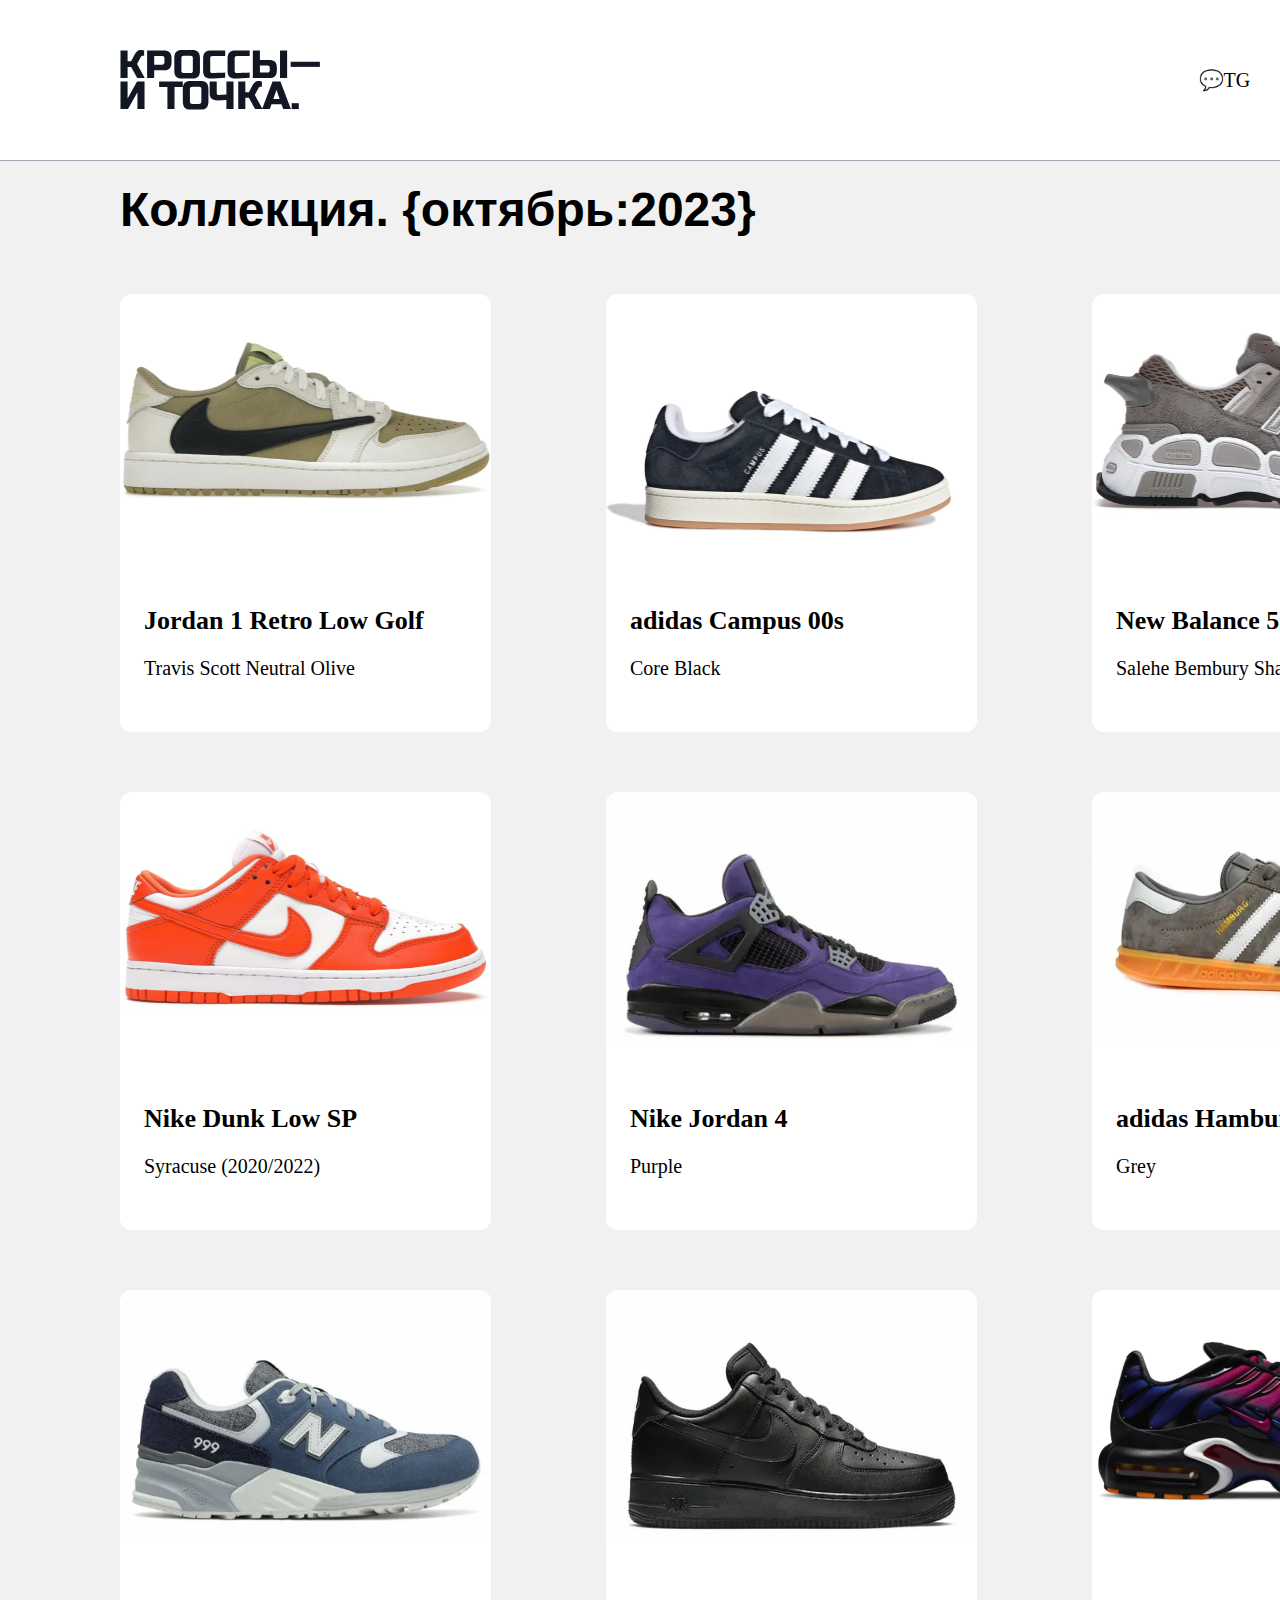
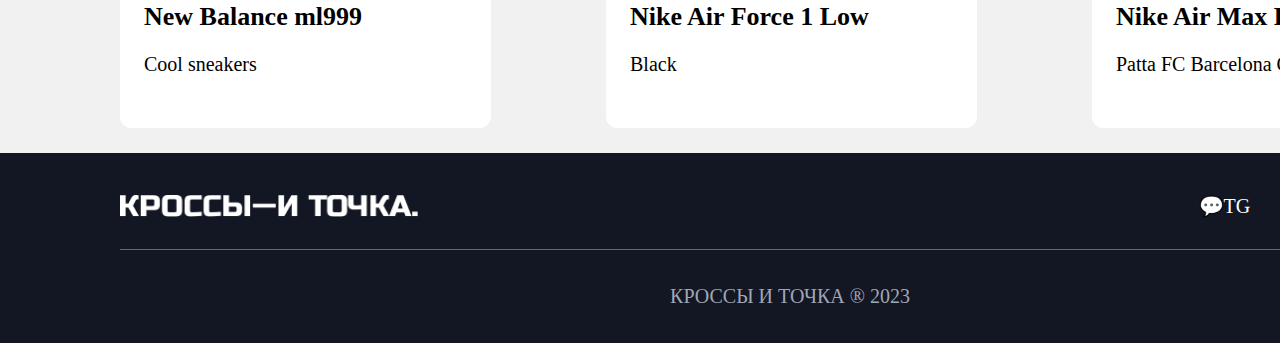
==== index.html @ 5a413e85 "проект для практикума" ====
<!DOCTYPE html>
<html lang="en">

<head>
    <meta charset="UTF-8">
    <meta name="viewport" content="width=device-width, initial-scale=1.0">
    <link rel="stylesheet" href="style.css">
    <title>Кроссы - и точка.</title>
</head>

<body>
    <header class="header">
        <div class="header-logo">
            <a href="#"><img style="width: 200px; height: 100px;" src="images/logo.svg" alt=""></a>
        </div>
        <div class="header-links">
            <ul>
                <li>
                    <a href="#">💬TG</a>
                </li>
                <li>
                    <a href="#">😊VK</a>
                </li>
                <li>
                    <a href="#">📺YouTube</a>
                </li>
            </ul>
        </div>
    </header>
    <main class="content">
        <h1>Коллекция. {октябрь:2023}</h1>
        <div class="container">
            <div class="sneakers">
                <img src="images/1.png" alt="">
                <div class="frame">
                    <h2>Jordan 1 Retro Low Golf</h2>
                    <p>Travis Scott Neutral Olive</p>
                </div>
            </div>
            <div class="sneakers">
                <img src="images/2.png" alt="">
                <div class="frame">
                    <h2>adidas Campus 00s</h2>
                    <p>Core Black</p>
                </div>
            </div>
            <div class="sneakers">
                <img src="images/3.png" alt="">
                <div class="frame">
                    <h2>New Balance 574 YURT</h2>
                    <p>Salehe Bembury Shark Skin</p>
                </div>
            </div>
        </div>
        <div class="container">
            <div class="sneakers">
                <img src="images/4.png" alt="">
                <div class="frame">
                    <h2>Nike Dunk Low SP</h2>
                    <p>Syracuse (2020/2022)</p>
                </div>
            </div>
            <div class="sneakers">
                <img src="images/5.png" alt="">
                <div class="frame">
                    <h2>Nike Jordan 4</h2>
                    <p>Purple</p>
                </div>
            </div>
            <div class="sneakers">
                <img src="images/6.png" alt="">
                <div class="frame">
                    <h2>adidas Hamburg</h2>
                    <p>Grey</p>
                </div>
            </div>
        </div>
        <div class="container">
            <div class="sneakers">
                <img src="images/7.png" alt="">
                <div class="frame">
                    <h2>New Balance ml999</h2>
                    <p>Cool sneakers</p>
                </div>
            </div>
            <div class="sneakers">
                <img src="images/8.png" alt="">
                <div class="frame">
                    <h2>Nike Air Force 1 Low</h2>
                    <p>Black</p>
                </div>
            </div>
            <div class="sneakers">
                <img src="images/9.png" alt="">
                <div class="frame">
                    <h2>Nike Air Max Plus</h2>
                    <p>Patta FC Barcelona Culers del Món</p>
                </div>
            </div>
        </div>
    </main>
    <footer class="footer">
        <div class="footer-high">
            <div class="footer-logo">
                <a href="#"><img class="footer-logo" src="images/white_logo.png" alt=""></a>
            </div>
            <div class="footer-links">
                <ul>
                    <li>
                        <a style="color: white;" href="#">💬TG</a>
                    </li>
                    <li>
                        <a style="color: white;" href="#">😊VK</a>
                    </li>
                    <li>
                        <a style="color: white;" href="#">📺YouTube</a>
                    </li>
                </ul>
            </div>
        </div>
        <div class="footer-text">
            <p>КРОССЫ И ТОЧКА ® 2023</p>
        </div>
    </footer>
</body>

</html>
---- style.css ----
.header {
    margin: 0px;
    width: 1340px;
    height: 110px;
    display: flex;
    align-items: center;
    background-color: white;
    padding: 25px 120px 25px 120px;
    border-bottom: 1px solid #A1A6B4;
}

.header-line {
    width: 1340px;
    height: 1px;
    background-color: #A1A6B4;
}

.header-links {
    margin-left: auto;
    justify-self: flex-end;
}

.header-logo {
    width: 200px;
    height: 100px;
    justify-self: flex-start;
}

ul li {
    display: inline;
    margin-left: 25px;
}

a:active,
a:hover,
a {
    text-decoration: none;
    color: black;
    font-size: 20px;
    font-family: "Anonymous Pro", serif;
}

body {
    background-color: #F1F1F1;
    margin: 0px;
}

.content {
    padding: 25px 120px 25px 120px;
    display: flex;
    flex-direction: column;
    align-items: flex-start;
    gap: 60px;
}

.container {
    display: flex;
    flex-direction: row;
    justify-content: space-between;
    gap: 115px;
}

.sneakers {
    background-color: white;
    overflow: hidden;
    perspective: 1px;
    border-radius: 12px;
    width: 371;
}

.frame {
    background-color: white;
    padding: 32px 24px 32px 24px;
}

img {
    width: 371px;
    height: 254px;
}

p {
    font-size: 20px;
    font-family: "Anonymous Pro", serif;
    font-style: normal;
    font-weight: 400;
    line-height: normal;
}

h1 {
    font-size: 48px;
    font-family: "Anonymous Pro", sans-serif;
    font-style: normal;
    font-weight: 700;
    line-height: 100%;
    margin: 0px;
}

h2 {
    font-size: 26px;
    font-family: "Anonymous Pro", serif;
    font-style: normal;
    font-weight: 700;
    line-height: normal;
}

.footer {
    width: 1340px;
    height: 140px;
    color: white;
    background-color: #121723;
    padding: 25px 120px 25px 120px;
    display: flex;
    align-items: center;
    flex-direction: column;
}

.footer-logo {
    width: 298px;
    height: 22px;
    justify-self: start;
}

.footer-links {
    margin-left: auto;
    justify-self: flex-end;
}

.footer-text {
    color: #A1A6B4;
    align-self: center;
    padding-top: 15px;
}

.footer-high {
    width: 1340px;
    display: flex;
    align-items: center;
    padding-bottom: 15px;
    border-bottom: 1px solid rgba(230, 232, 236, 0.40);
}
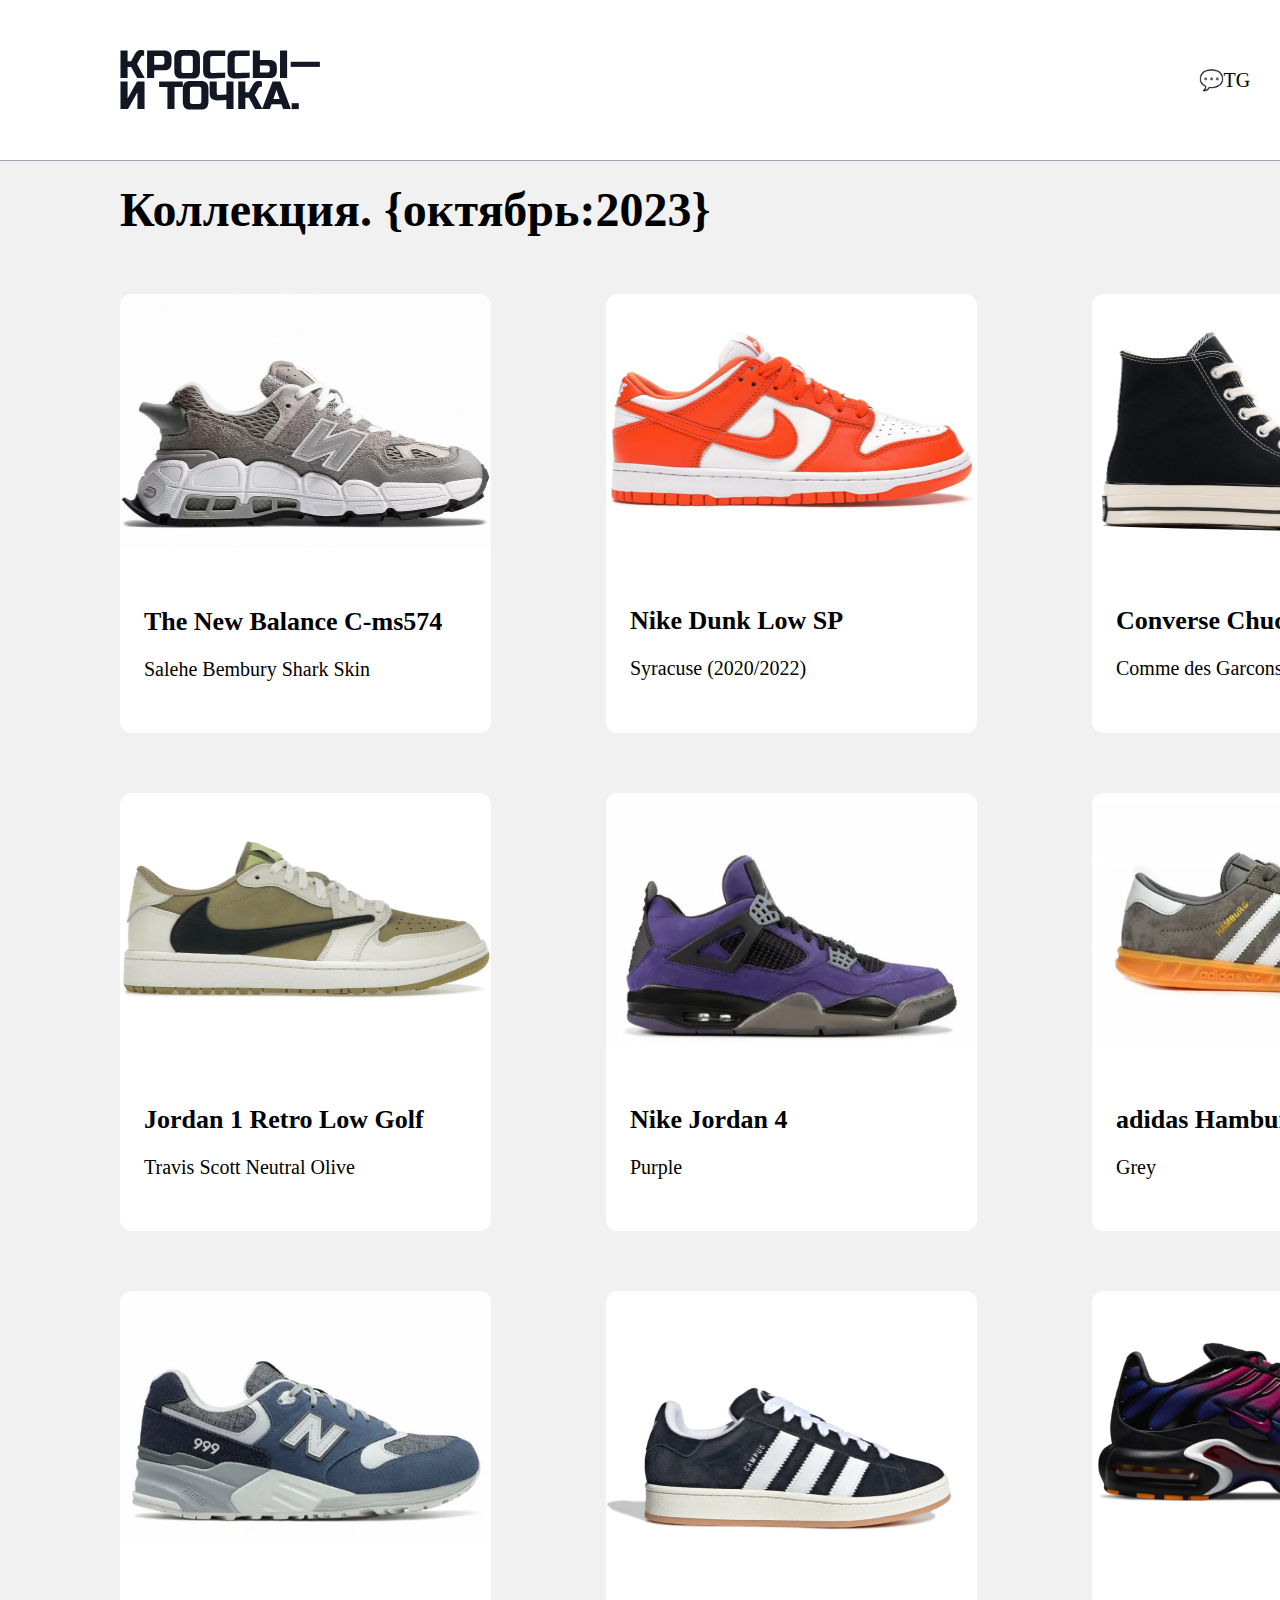
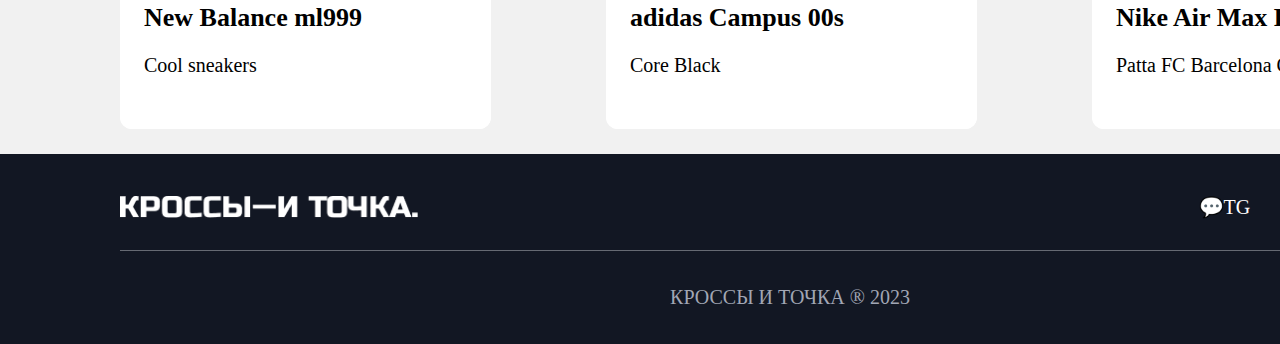
==== commit aab75220: "Добавление 1 страницы кроссовок" ====
--- a/index.html
+++ b/index.html
@@ -11,7 +11,7 @@
 <body>
     <header class="header">
         <div class="header-logo">
-            <a href="#"><img style="width: 200px; height: 100px;" src="images/logo.svg" alt=""></a>
+            <a href="index.html"><img style="width: 200px; height: 100px;" src="images/logo.svg" alt=""></a>
         </div>
         <div class="header-links">
             <ul>
@@ -30,34 +30,36 @@
     <main class="content">
         <h1>Коллекция. {октябрь:2023}</h1>
         <div class="container">
+            <a href="page1.html">
+                <div class="sneakers">
+                    <img src="images/NB.png" alt="">
+                    <div class="frame">
+                        <h2>The New Balance C-ms574</h2>
+                        <p>Salehe Bembury Shark Skin</p>
+                    </div>
+                </div>
+            </a>
+            <div class="sneakers">
+                <img src="images/nike.png" alt="">
+                <div class="frame">
+                    <h2>Nike Dunk Low SP</h2>
+                    <p>Syracuse (2020/2022)</p>
+                </div>
+            </div>
+            <div class="sneakers">
+                <img src="images/converse.png" alt="">
+                <div class="frame">
+                    <h2>Converse Chuck 70 High</h2>
+                    <p>Comme des Garcons PLAY Black</p>
+                </div>
+            </div>
+        </div>
+        <div class="container">
             <div class="sneakers">
                 <img src="images/1.png" alt="">
                 <div class="frame">
                     <h2>Jordan 1 Retro Low Golf</h2>
                     <p>Travis Scott Neutral Olive</p>
-                </div>
-            </div>
-            <div class="sneakers">
-                <img src="images/2.png" alt="">
-                <div class="frame">
-                    <h2>adidas Campus 00s</h2>
-                    <p>Core Black</p>
-                </div>
-            </div>
-            <div class="sneakers">
-                <img src="images/3.png" alt="">
-                <div class="frame">
-                    <h2>New Balance 574 YURT</h2>
-                    <p>Salehe Bembury Shark Skin</p>
-                </div>
-            </div>
-        </div>
-        <div class="container">
-            <div class="sneakers">
-                <img src="images/4.png" alt="">
-                <div class="frame">
-                    <h2>Nike Dunk Low SP</h2>
-                    <p>Syracuse (2020/2022)</p>
                 </div>
             </div>
             <div class="sneakers">
@@ -84,10 +86,10 @@
                 </div>
             </div>
             <div class="sneakers">
-                <img src="images/8.png" alt="">
+                <img src="images/2.png" alt="">
                 <div class="frame">
-                    <h2>Nike Air Force 1 Low</h2>
-                    <p>Black</p>
+                    <h2>adidas Campus 00s</h2>
+                    <p>Core Black</p>
                 </div>
             </div>
             <div class="sneakers">
@@ -102,7 +104,7 @@
     <footer class="footer">
         <div class="footer-high">
             <div class="footer-logo">
-                <a href="#"><img class="footer-logo" src="images/white_logo.png" alt=""></a>
+                <a href="index.html"><img class="footer-logo" src="images/white_logo.png" alt=""></a>
             </div>
             <div class="footer-links">
                 <ul>
--- a/style.css
+++ b/style.css
@@ -88,7 +88,7 @@
 
 h1 {
     font-size: 48px;
-    font-family: "Anonymous Pro", sans-serif;
+    font-family: "Anonymous Pro", serif;
     font-style: normal;
     font-weight: 700;
     line-height: 100%;
@@ -137,4 +137,79 @@
     align-items: center;
     padding-bottom: 15px;
     border-bottom: 1px solid rgba(230, 232, 236, 0.40);
+}
+
+.content-sneaker-big {
+    padding: 32px 150px 32px 150px;
+    display: flex;
+}
+
+.sneaker-big {
+    width: 1200px;
+    background-color: white;
+    padding: 48px;
+    justify-content: center;
+    margin: 32px 150px 32px 150px;
+    border-radius: 50px;
+}
+
+.sneaker-big__additional-info {
+    display: flex;
+    align-items: flex-start;
+    align-self: stretch;
+    justify-content: space-between;
+}
+
+.sneaker-big__text {
+    width: 520px;
+}
+
+.parameters {
+    width: 520px;
+}
+
+.caption {
+    padding: 0px 0px 20px 0px;
+    border-bottom: 1px solid black;
+    font-size: 30px;
+    font-family: "Anonymous Pro", serif;
+}
+
+td {
+    width: 260px;
+}
+
+tr {
+    display: block;
+    border-bottom: 1px solid black;
+    padding: 24px 0px 24px 0px;
+    font-family: "Anonymous Pro", serif;
+    font-size: 20px;
+    font-style: normal;
+    font-weight: 400;
+    line-height: normal;
+}
+
+.right {
+    text-align: right;
+}
+
+table {
+    width: 520px;
+}
+
+h3 {
+    font-family: "Anonymous Pro", serif;
+    font-size: 36px;
+    font-style: normal;
+    font-weight: 400;
+    line-height: 100%; /* 36px */
+}
+
+.sneaker-big__text {
+    font-family: "Anonymous Pro", serif;
+    font-size: 22px;
+    font-style: normal;
+    font-weight: 400;
+    line-height: 28px;
 }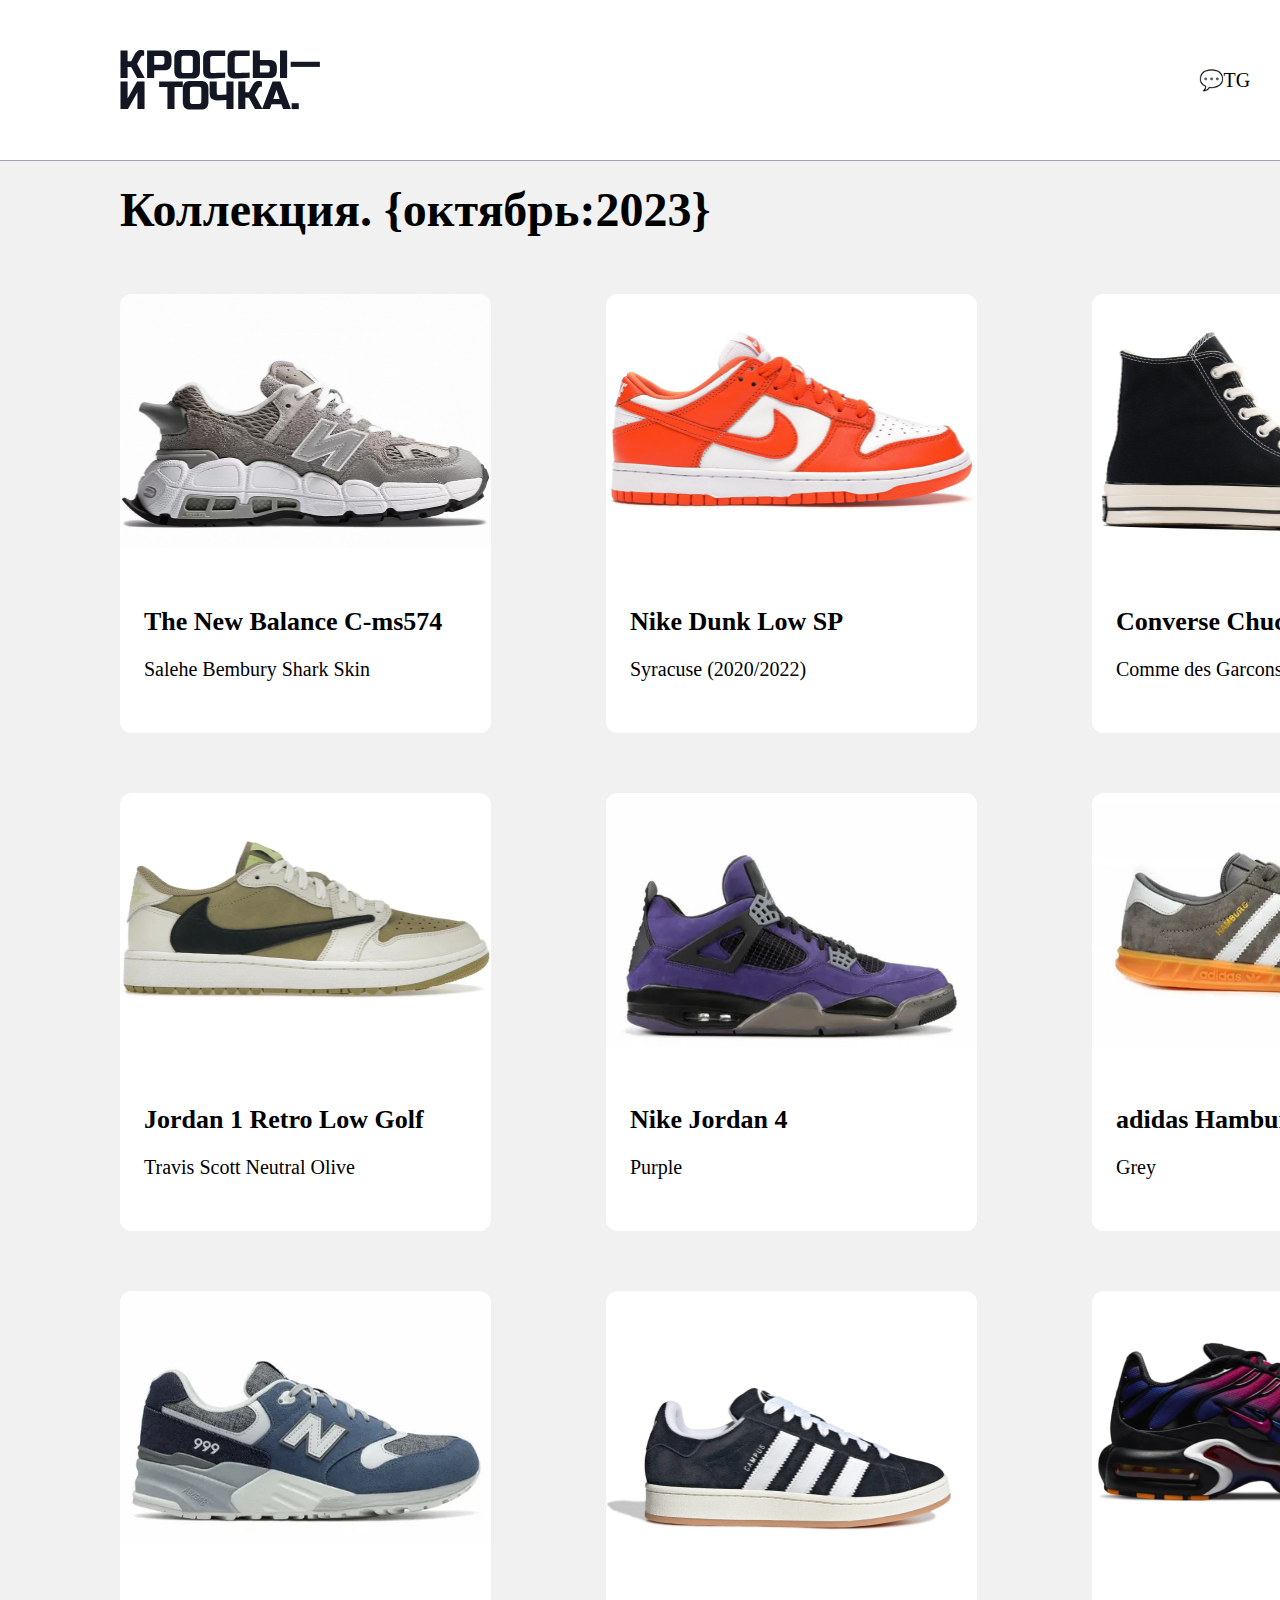
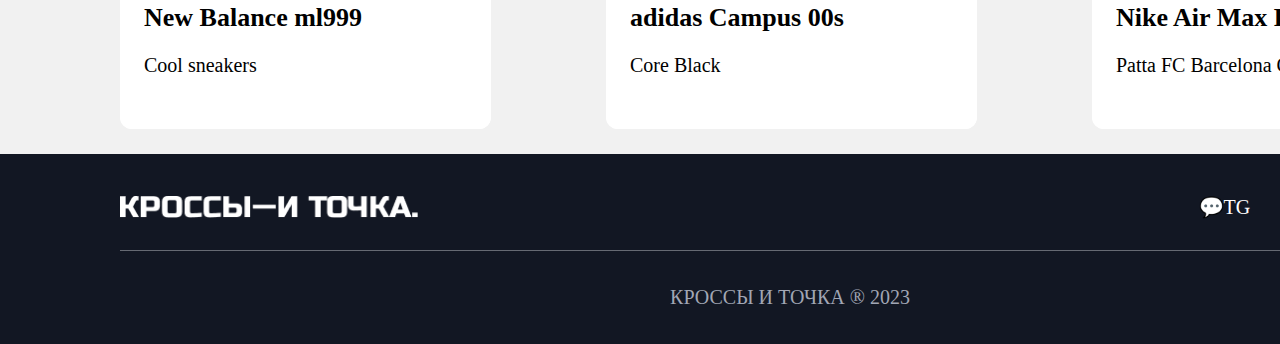
==== commit 5b0c403a: "добавление еще 2 страниц кроссовок" ====
--- a/index.html
+++ b/index.html
@@ -39,20 +39,25 @@
                     </div>
                 </div>
             </a>
-            <div class="sneakers">
-                <img src="images/nike.png" alt="">
-                <div class="frame">
-                    <h2>Nike Dunk Low SP</h2>
-                    <p>Syracuse (2020/2022)</p>
+            <a href="page2.html">
+                <div class="sneakers">
+                    <img src="images/nike.png" alt="">
+                    <div class="frame">
+                        <h2>Nike Dunk Low SP</h2>
+                        <p>Syracuse (2020/2022)</p>
+                    </div>
                 </div>
-            </div>
-            <div class="sneakers">
-                <img src="images/converse.png" alt="">
-                <div class="frame">
-                    <h2>Converse Chuck 70 High</h2>
-                    <p>Comme des Garcons PLAY Black</p>
+            </a>
+            <a href="page3.html">
+                <div class="sneakers">
+                    <img src="images/converse.png" alt="">
+                    <div class="frame">
+                        <h2>Converse Chuck 70 High</h2>
+                        <p>Comme des Garcons PLAY Black</p>
+                    </div>
                 </div>
-            </div>
+            </a>
+
         </div>
         <div class="container">
             <div class="sneakers">
--- a/style.css
+++ b/style.css
@@ -212,4 +212,11 @@
     font-style: normal;
     font-weight: 400;
     line-height: 28px;
+}
+
+.sneaker-img {
+    width: 1044px;
+    height: 728px;
+    display: flex;
+    justify-self: center;
 }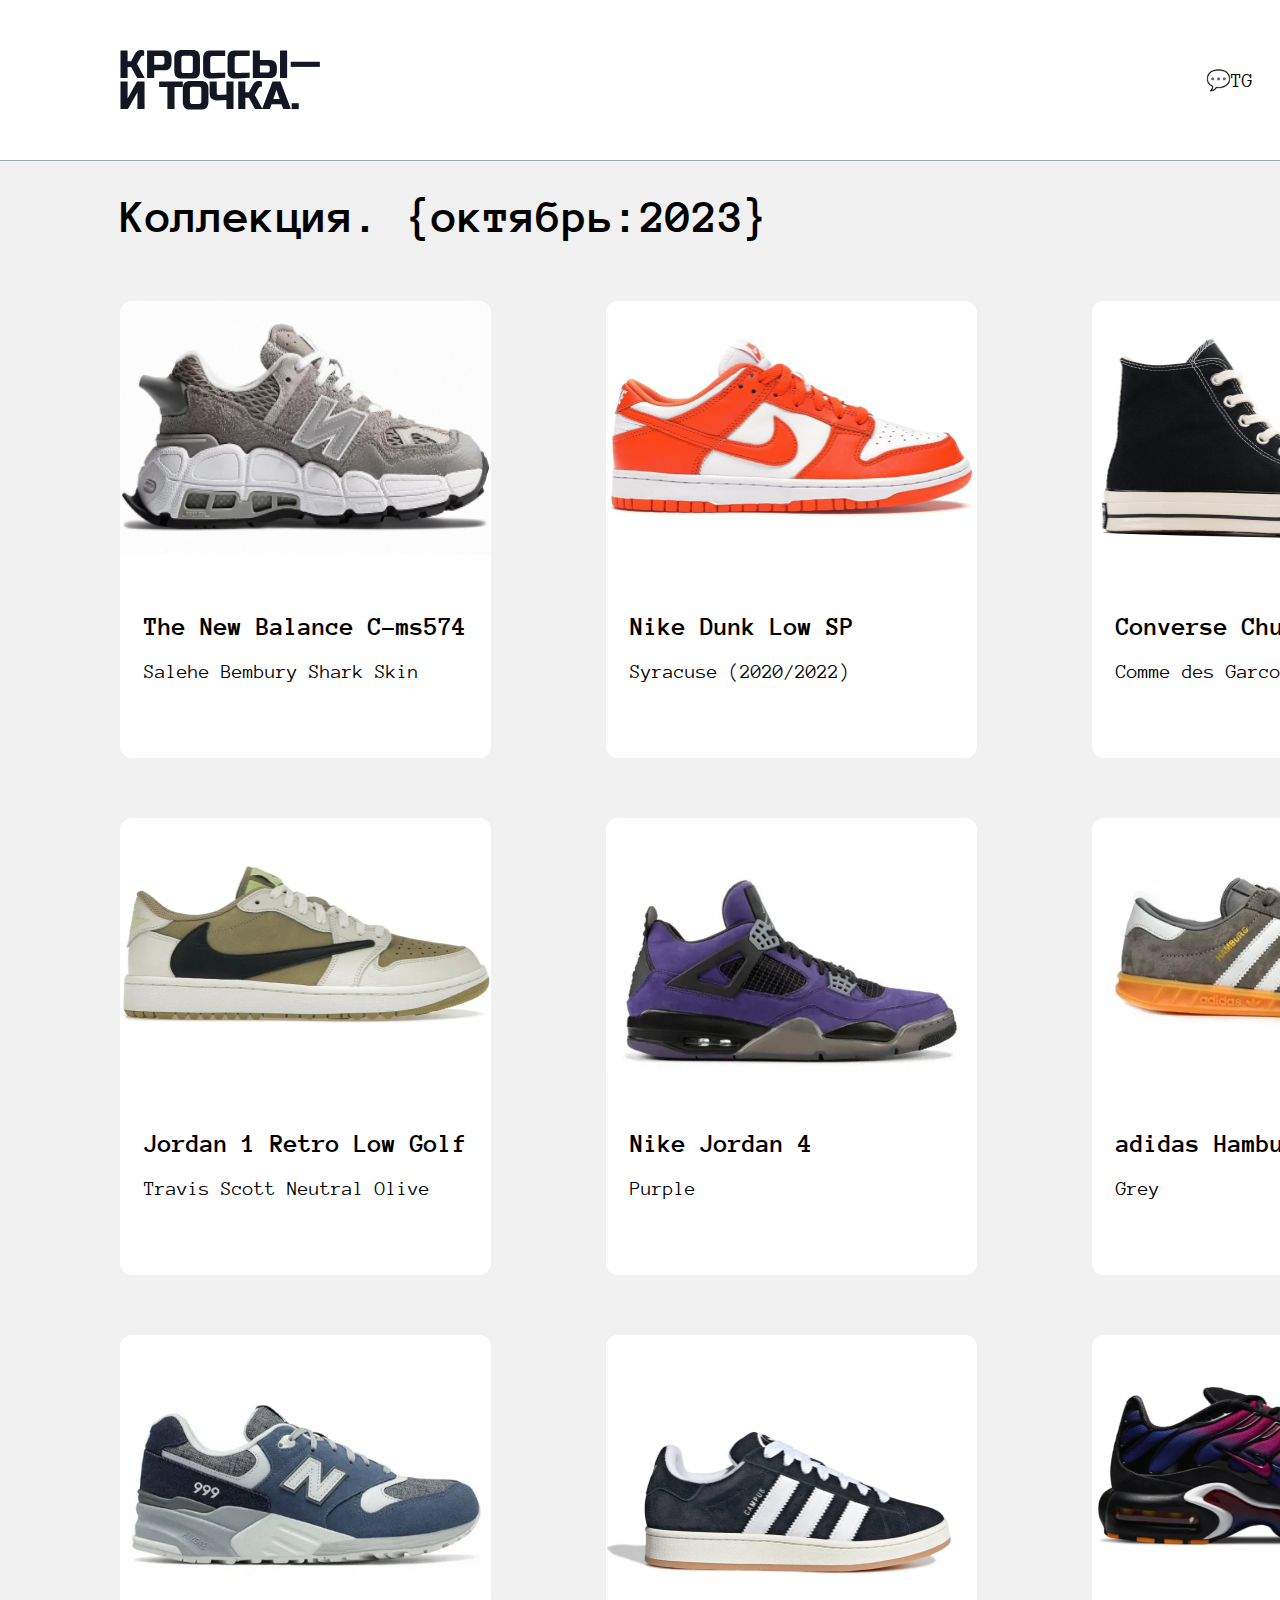
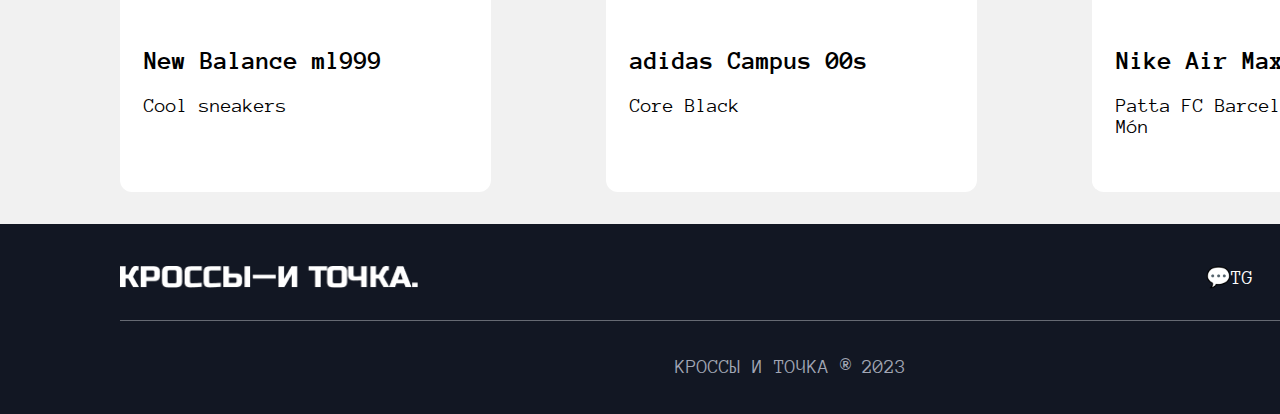
==== commit 27faad17: "адаптив" ====
--- a/index.html
+++ b/index.html
@@ -11,27 +11,31 @@
 <body>
     <header class="header">
         <div class="header-logo">
-            <a href="index.html"><img style="width: 200px; height: 100px;" src="images/logo.svg" alt=""></a>
+            <a href="index.html"><img class="header-img" src="images/logo.svg" alt=""></a>
         </div>
         <div class="header-links">
-            <ul>
-                <li>
-                    <a href="#">💬TG</a>
-                </li>
-                <li>
-                    <a href="#">😊VK</a>
-                </li>
-                <li>
-                    <a href="#">📺YouTube</a>
-                </li>
-            </ul>
+            <nav>
+                <ul class="ul-1">
+                    <li class="li-1">
+                        <a href="#">💬TG</a>
+                    </li>
+                    <li>
+                        <a href="#">😊VK</a>
+                    </li>
+                    <li>
+                        <a href="#">📺YouTube</a>
+                    </li>
+                </ul>
+            </nav>
+
         </div>
+
     </header>
     <main class="content">
         <h1>Коллекция. {октябрь:2023}</h1>
         <div class="container">
             <a href="page1.html">
-                <div class="sneakers">
+                <div class="sneakers animation">
                     <img src="images/NB.png" alt="">
                     <div class="frame">
                         <h2>The New Balance C-ms574</h2>
@@ -40,7 +44,7 @@
                 </div>
             </a>
             <a href="page2.html">
-                <div class="sneakers">
+                <div class="sneakers animation">
                     <img src="images/nike.png" alt="">
                     <div class="frame">
                         <h2>Nike Dunk Low SP</h2>
@@ -49,7 +53,7 @@
                 </div>
             </a>
             <a href="page3.html">
-                <div class="sneakers">
+                <div class="sneakers animation">
                     <img src="images/converse.png" alt="">
                     <div class="frame">
                         <h2>Converse Chuck 70 High</h2>
@@ -112,8 +116,8 @@
                 <a href="index.html"><img class="footer-logo" src="images/white_logo.png" alt=""></a>
             </div>
             <div class="footer-links">
-                <ul>
-                    <li>
+                <ul class="ul-1">
+                    <li class="li-1">
                         <a style="color: white;" href="#">💬TG</a>
                     </li>
                     <li>
--- a/style.css
+++ b/style.css
@@ -1,3 +1,19 @@
+@font-face {
+    font-family: "Anonymous Pro";
+    src: url(fonts/AnonymousPro-Regular.ttf);
+    font-weight: 400;
+    font-style: normal;
+    display: swap;
+}
+
+@font-face {
+    font-family: "Anonymous Pro";
+    src: url(fonts/AnonymousPro-Bold.ttf);
+    font-weight: 700;
+    font-style: normal;
+    display: swap;
+}
+
 .header {
     margin: 0px;
     width: 1340px;
@@ -18,17 +34,27 @@
 .header-links {
     margin-left: auto;
     justify-self: flex-end;
+    align-items: center;
 }
 
 .header-logo {
     width: 200px;
     height: 100px;
     justify-self: flex-start;
+    align-items: center;
 }
 
 ul li {
-    display: inline;
+    display: inline-block;
     margin-left: 25px;
+}
+
+.li-1 {
+    margin: 0px;
+}
+
+.ul-1 {
+    padding: 0px;
 }
 
 a:active,
@@ -46,7 +72,7 @@
 }
 
 .content {
-    padding: 25px 120px 25px 120px;
+    padding: 32px 120px 32px 120px;
     display: flex;
     flex-direction: column;
     align-items: flex-start;
@@ -62,10 +88,17 @@
 
 .sneakers {
     background-color: white;
+    width: 371px;
+    height: 457.16px;
     overflow: hidden;
     perspective: 1px;
     border-radius: 12px;
-    width: 371;
+    transition: all 200ms ease-out;
+}
+
+.animation:hover {
+    transform: translateY(-10px);
+    box-shadow: 0px 4px 10px 1px #8f8d8d;
 }
 
 .frame {
@@ -148,7 +181,9 @@
     width: 1200px;
     background-color: white;
     padding: 48px;
-    justify-content: center;
+    display: flex;
+    flex-direction: column;
+    align-items: start;
     margin: 32px 150px 32px 150px;
     border-radius: 50px;
 }
@@ -203,7 +238,7 @@
     font-size: 36px;
     font-style: normal;
     font-weight: 400;
-    line-height: 100%; /* 36px */
+    line-height: 100%;
 }
 
 .sneaker-big__text {
@@ -214,9 +249,176 @@
     line-height: 28px;
 }
 
-.sneaker-img {
-    width: 1044px;
-    height: 728px;
-    display: flex;
-    justify-self: center;
+.sneaker-img-1 {
+    width: 883.5px;
+    height: 500px;
+    align-self: center;
+}
+
+.sneaker-img-2 {
+    width: 732.3px;
+    height: 500px;
+    align-self: center;
+}
+
+.sneaker-img-3 {
+    width: 716.5px;
+    height: 500px;
+    align-self: center;
+}
+
+.header-img {
+    width: 200px;
+    height: 100px;
+}
+
+@media screen and (max-width: 430px) and (max-height: 932px) {
+    .header {
+        width: 690px;
+        height: 190px;
+        display: flex;
+        flex-direction: column;
+        padding: 20px 0px 20px 0px;
+    }
+
+    .header-logo {
+        display: flex;
+        justify-self: center;
+        width: 250px;
+        height: 125px;
+    }
+
+    .header-img {
+        width: 250px;
+        height: 125px;
+    }
+
+    .header-links {
+        display: flex;
+        justify-self: center;
+        margin: 0px;
+    }
+
+    .footer {
+        width: 690px;
+        height: 190px;
+        display: flex;
+        flex-direction: column;
+        padding: 20px 0px 20px 0px;
+    }
+
+    .footer-high {
+        display: flex;
+        flex-direction: column;
+        padding: 0px;
+    }
+
+    .footer-text {
+        padding: 0px;
+    }
+
+    .footer-logo {
+        display: flex;
+        justify-self: center;
+    }
+
+    .footer-links {
+        display: flex;
+        justify-self: center;
+        margin: 0px;
+    }
+
+    .sneaker-big__additional-info {
+        display: flex;
+        flex-direction: column;
+        align-self: center;
+        row-gap: 40px;
+    }
+
+    .container {
+        display: flex;
+        flex-direction: column;
+        align-items: center;
+        justify-self: center;
+        margin: auto;
+        row-gap: 40px;
+    }
+
+    .content {
+        display: flex;
+        row-gap: 40px;
+        width: 690px;
+        padding: 30px 10px 30px 10px;
+    }
+
+    h1 {
+        justify-self: center;
+    }
+
+    .sneakers {
+        width: 557px;
+        height: 687px;
+    }
+
+    img {
+        width: 557px;
+        height: 381.34px;
+    }
+
+    h2 {
+        font-size: 40px;
+    }
+
+    p {
+        font-size: 30px;
+    }
+
+    a:active,
+    a:hover,
+    a {
+        font-size: 30px;
+    }
+
+    .sneaker-big {
+        width: 630px;
+        padding: 30px 10px 30px 10px;
+        margin: 20px 20px 20px 20px;
+        display: flex;
+    }
+
+    .sneaker-img-1 {
+        width: 630px;
+        height: 357px;
+    }
+
+    .sneaker-img-2 {
+        width: 630px;
+        height: 430.33px;
+    }
+
+    .sneaker-img-3 {
+        width: 630px;
+        height: 440px;
+    }
+
+    .sneaker-big__text {
+        font-size: 35px;
+    }
+
+    .caption td {
+        font-size: 45px;
+    }
+
+    td {
+        font-size: 35px;
+    }
+
+    h3 {
+        font-size: 40px;
+    }
+
+    .footer-logo {
+        width: 406px;
+        height: 30px;
+    }
 }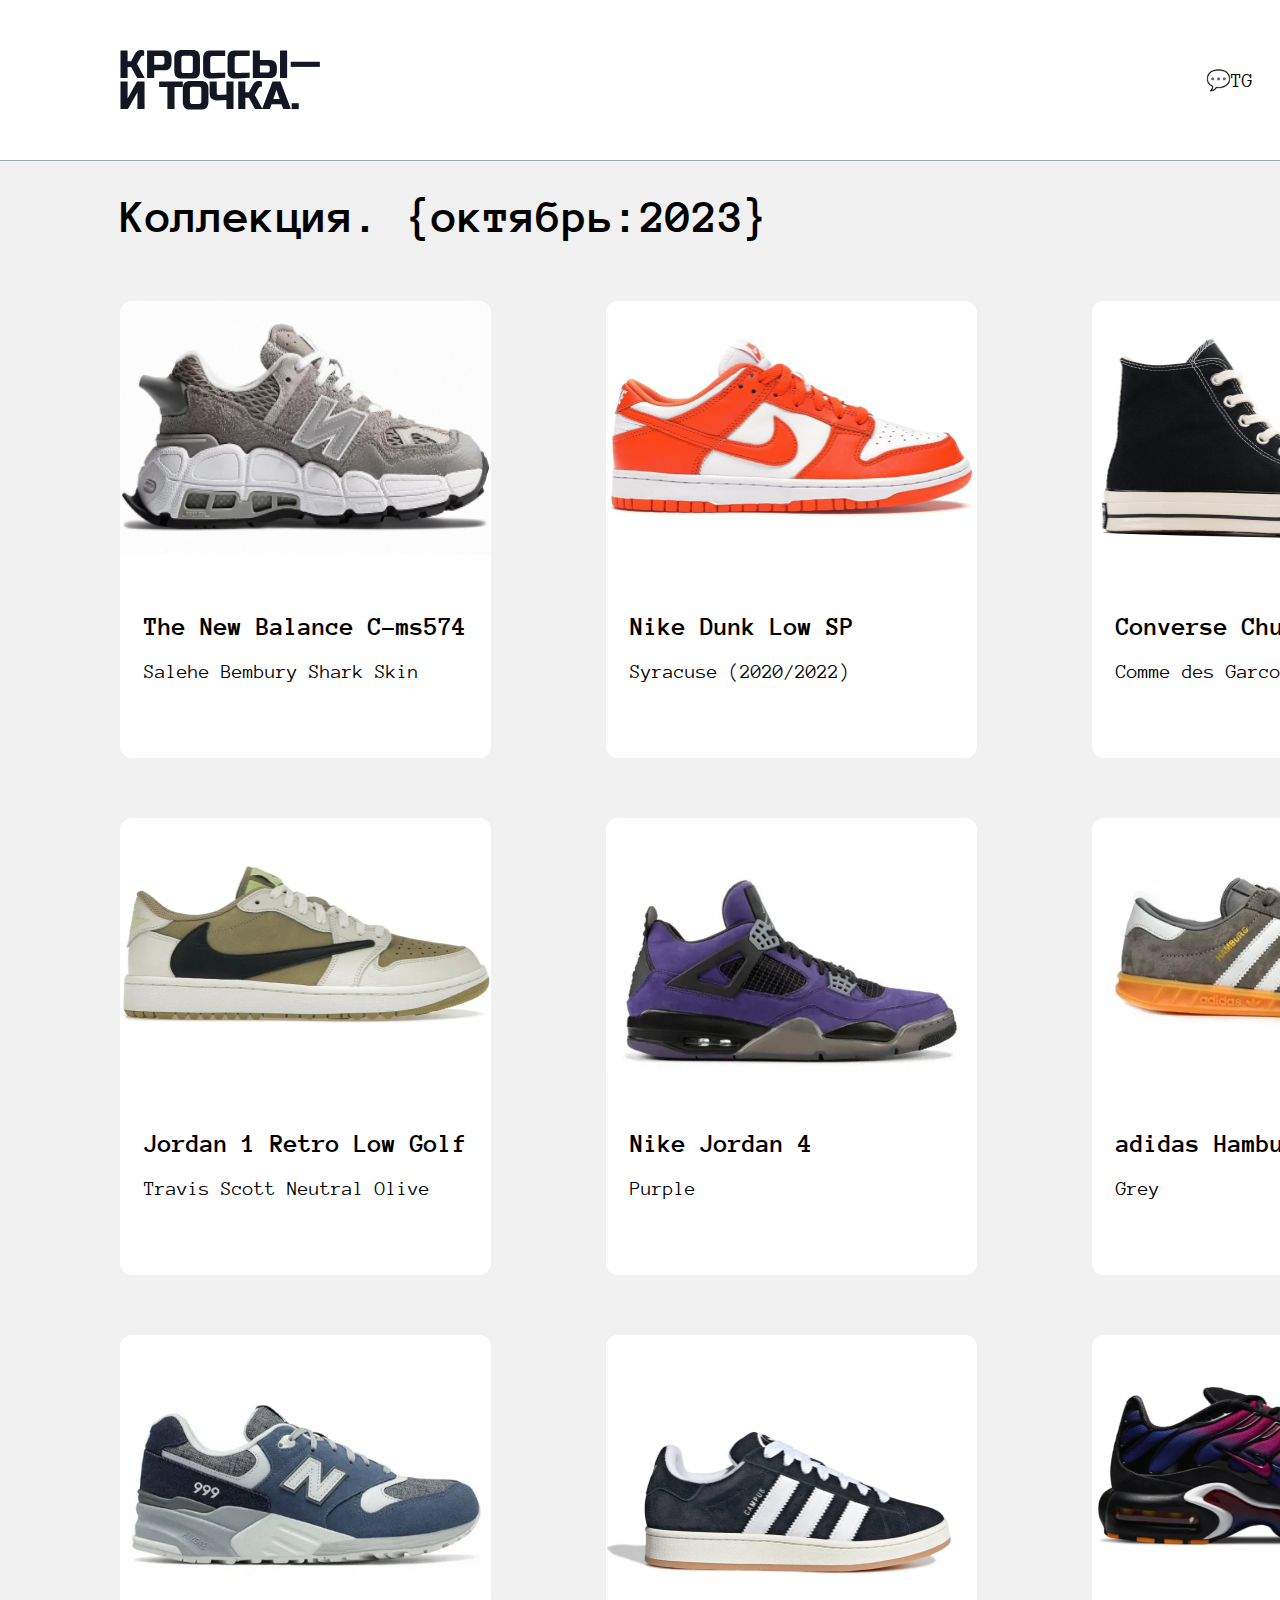
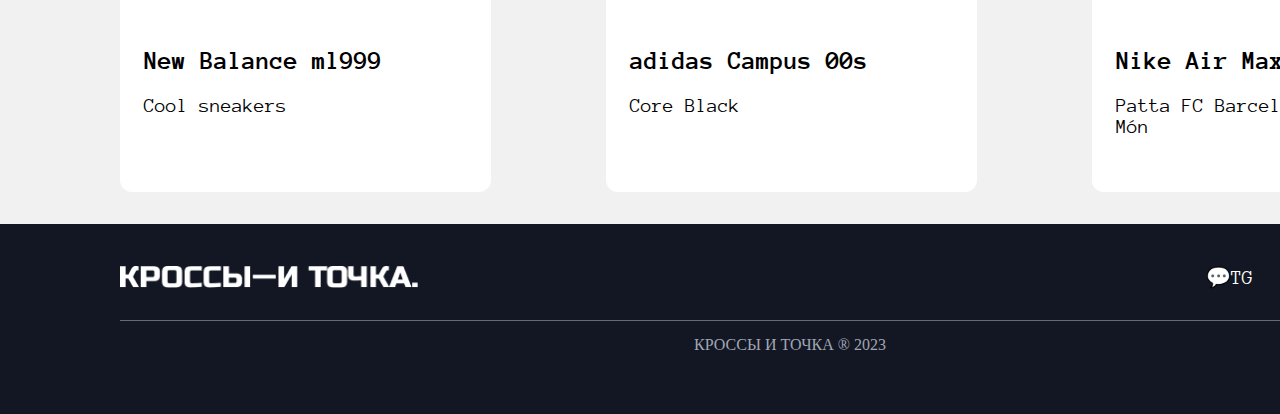
==== commit a71f972b: "исправление стилей 2" ====
--- a/index.html
+++ b/index.html
@@ -130,7 +130,7 @@
             </div>
         </div>
         <div class="footer-text">
-            <p>КРОССЫ И ТОЧКА ® 2023</p>
+            КРОССЫ И ТОЧКА ® 2023
         </div>
     </footer>
 </body>
--- a/style.css
+++ b/style.css
@@ -272,10 +272,10 @@
     height: 100px;
 }
 
-@media screen and (max-width: 430px) and (max-height: 932px) {
+@media screen and (max-width: 430px) {
     .header {
-        width: 690px;
-        height: 190px;
+        width: 375px;
+        height: auto;
         display: flex;
         flex-direction: column;
         padding: 20px 0px 20px 0px;
@@ -300,21 +300,25 @@
     }
 
     .footer {
-        width: 690px;
-        height: 190px;
+        width: 355px;
+        height: auto;
         display: flex;
         flex-direction: column;
-        padding: 20px 0px 20px 0px;
+        padding: 20px 10px 20px 10px;
+        row-gap: 10px;
     }
 
     .footer-high {
         display: flex;
         flex-direction: column;
         padding: 0px;
+        width: 355px;
+        row-gap: 10px;
     }
 
     .footer-text {
         padding: 0px;
+        margin-top: 20px
     }
 
     .footer-logo {
@@ -329,10 +333,11 @@
     }
 
     .sneaker-big__additional-info {
+        width: 335px;
         display: flex;
         flex-direction: column;
         align-self: center;
-        row-gap: 40px;
+        row-gap: 30px;
     }
 
     .container {
@@ -346,79 +351,103 @@
 
     .content {
         display: flex;
-        row-gap: 40px;
-        width: 690px;
-        padding: 30px 10px 30px 10px;
+        row-gap: 30px;
+        width: 343px;
+        padding: 20px 16px 20px 16px;
     }
 
     h1 {
-        justify-self: center;
+        justify-self: start;
+        width: 30px;
+        font-size: 45px;
     }
 
     .sneakers {
-        width: 557px;
-        height: 687px;
+        width: 343px;
+        height: auto;
     }
 
     img {
-        width: 557px;
-        height: 381.34px;
+        width: 343px;
+        height: 235px;
     }
 
     h2 {
-        font-size: 40px;
+        font-size: 30px;
     }
 
     p {
-        font-size: 30px;
+        font-size: 20px;
     }
 
     a:active,
     a:hover,
     a {
-        font-size: 30px;
+        font-size: 25px;
     }
 
     .sneaker-big {
-        width: 630px;
+        width: 335px;
         padding: 30px 10px 30px 10px;
-        margin: 20px 20px 20px 20px;
+        margin: 20px 10px 20px 10px;
         display: flex;
     }
 
     .sneaker-img-1 {
-        width: 630px;
-        height: 357px;
+        width: 335px;
+        height: 190px;
     }
 
     .sneaker-img-2 {
-        width: 630px;
-        height: 430.33px;
+        width: 335px;
+        height: 229px;
     }
 
     .sneaker-img-3 {
-        width: 630px;
-        height: 440px;
+        width: 335px;
+        height: 234px;
     }
 
     .sneaker-big__text {
+        width: 335px;
+        font-size: 20px;
+    }
+
+    .caption td {
+        font-size: 25px;
+    }
+
+    td {
+        font-size: 20px;
+    }
+
+    tr {
+        width: 331px;
+    }
+
+    .parameters table {
+        width: 335px;
+    }
+
+    tbody {
+        width: 331px
+    }
+
+    .parameters {
+        width: 335px;
+    }
+
+    h3 {
+        font-size: 24px;
+    }
+
+    .footer-logo {
+        width: 335px;
+        height: 25px;
+    }
+
+    .page {
+        width: auto;
         font-size: 35px;
     }
-
-    .caption td {
-        font-size: 45px;
-    }
-
-    td {
-        font-size: 35px;
-    }
-
-    h3 {
-        font-size: 40px;
-    }
-
-    .footer-logo {
-        width: 406px;
-        height: 30px;
-    }
 }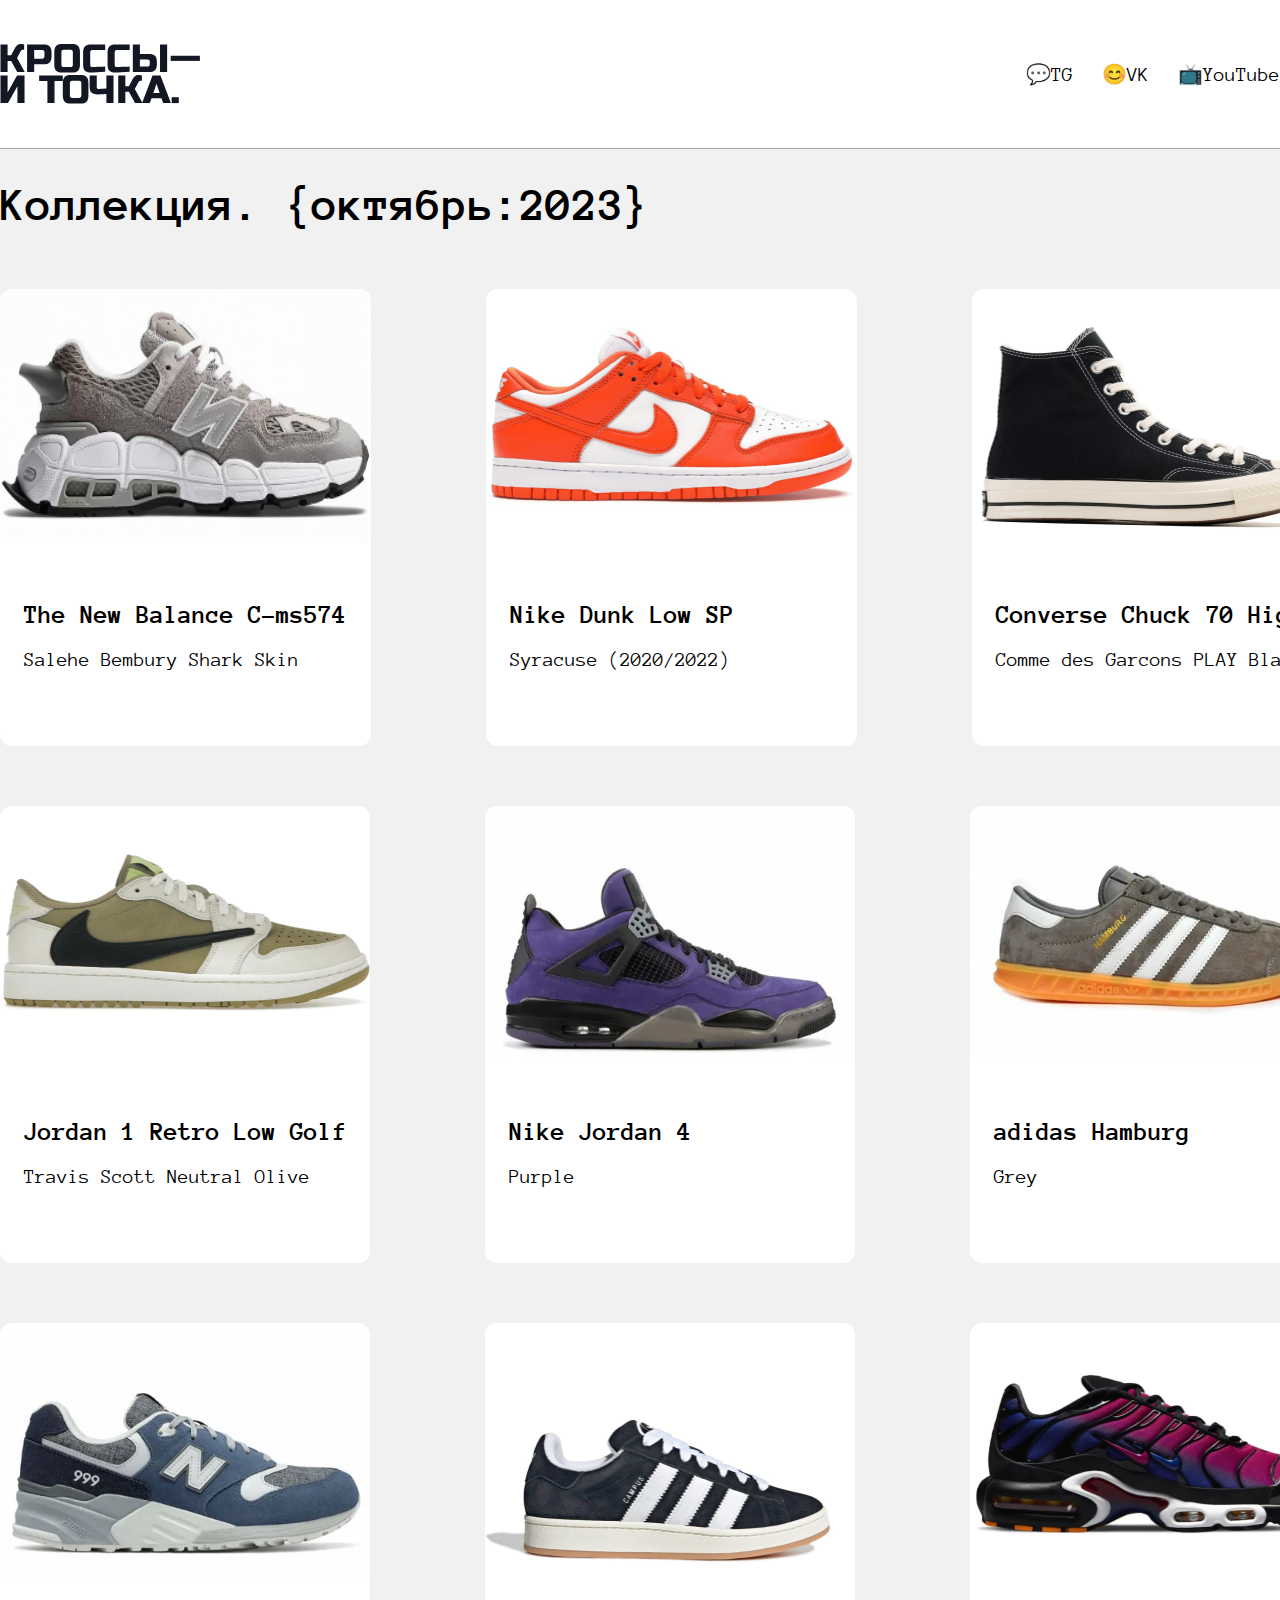
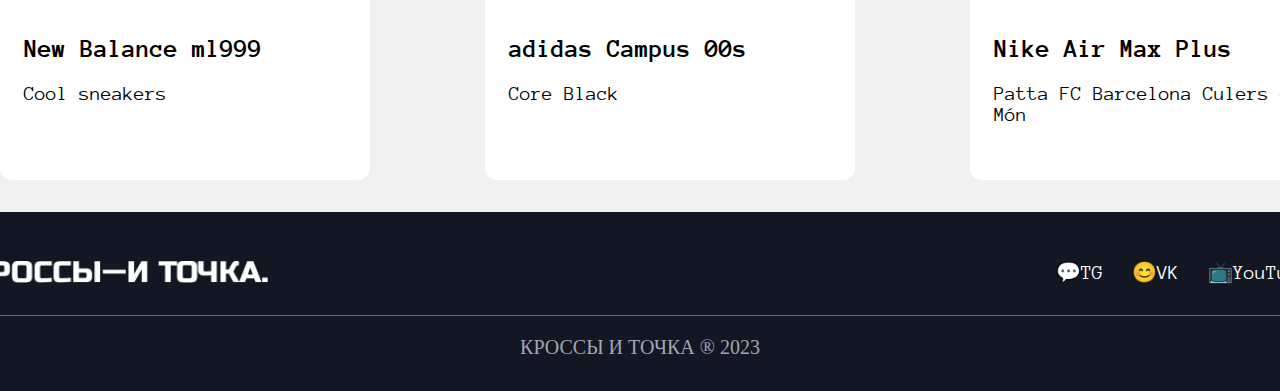
==== commit 73af9f0b: "улучшение адаптива" ====
--- a/index.html
+++ b/index.html
@@ -10,23 +10,26 @@
 
 <body>
     <header class="header">
-        <div class="header-logo">
-            <a href="index.html"><img class="header-img" src="images/logo.svg" alt=""></a>
-        </div>
-        <div class="header-links">
-            <nav>
-                <ul class="ul-1">
-                    <li class="li-1">
-                        <a href="#">💬TG</a>
-                    </li>
-                    <li>
-                        <a href="#">😊VK</a>
-                    </li>
-                    <li>
-                        <a href="#">📺YouTube</a>
-                    </li>
-                </ul>
-            </nav>
+        <div class="header-container">
+            <div class="header-logo">
+                <a href="index.html"><img class="header-img" src="images/logo.svg" alt=""></a>
+            </div>
+            <div class="header-links">
+                <nav>
+                    <ul class="ul-1">
+                        <li class="li-1">
+                            <a href="#">💬TG</a>
+                        </li>
+                        <li>
+                            <a href="#">😊VK</a>
+                        </li>
+                        <li>
+                            <a href="#">📺YouTube</a>
+                        </li>
+                    </ul>
+                </nav>
+            </div>
+
 
         </div>
 
@@ -111,27 +114,30 @@
         </div>
     </main>
     <footer class="footer">
-        <div class="footer-high">
-            <div class="footer-logo">
-                <a href="index.html"><img class="footer-logo" src="images/white_logo.png" alt=""></a>
+        <div class="footer-container">
+            <div class="footer-high">
+                <div class="footer-logo">
+                    <a href="index.html"><img class="footer-logo" src="images/white_logo.png" alt=""></a>
+                </div>
+                <div class="footer-links">
+                    <ul class="ul-1">
+                        <li class="li-1">
+                            <a style="color: white;" href="#">💬TG</a>
+                        </li>
+                        <li>
+                            <a style="color: white;" href="#">😊VK</a>
+                        </li>
+                        <li>
+                            <a style="color: white;" href="#">📺YouTube</a>
+                        </li>
+                    </ul>
+                </div>
             </div>
-            <div class="footer-links">
-                <ul class="ul-1">
-                    <li class="li-1">
-                        <a style="color: white;" href="#">💬TG</a>
-                    </li>
-                    <li>
-                        <a style="color: white;" href="#">😊VK</a>
-                    </li>
-                    <li>
-                        <a style="color: white;" href="#">📺YouTube</a>
-                    </li>
-                </ul>
+            <div class="footer-text">
+                КРОССЫ И ТОЧКА ® 2023
             </div>
         </div>
-        <div class="footer-text">
-            КРОССЫ И ТОЧКА ® 2023
-        </div>
+
     </footer>
 </body>
 
--- a/style.css
+++ b/style.css
@@ -15,18 +15,27 @@
 }
 
 .header {
-    margin: 0px;
-    width: 1340px;
-    height: 110px;
-    display: flex;
-    align-items: center;
+    display: flex;
+    justify-self: center;
+    width: 100%;
+    margin: auto;
+    align-items: center;
+    justify-content: center;
     background-color: white;
-    padding: 25px 120px 25px 120px;
     border-bottom: 1px solid #A1A6B4;
 }
 
+.header-container {
+    display: flex;
+    justify-content: space-between;
+    align-items: center;
+    width: 100%;
+    max-width: 1340px;
+    margin: 24px 0 24px;
+}
+
 .header-line {
-    width: 1340px;
+    width: 100%;
     height: 1px;
     background-color: #A1A6B4;
 }
@@ -72,18 +81,23 @@
 }
 
 .content {
-    padding: 32px 120px 32px 120px;
-    display: flex;
+    max-width: 1340px;
+    margin: 32px auto 32px auto;
+    display: flex;
+    justify-content: center;
+    justify-self: center;
     flex-direction: column;
-    align-items: flex-start;
+    align-items: self-start;
     gap: 60px;
 }
 
 .container {
+    max-width: 1340px;
     display: flex;
     flex-direction: row;
     justify-content: space-between;
-    gap: 115px;
+    margin: auto;
+    column-gap: 115px;
 }
 
 .sneakers {
@@ -137,14 +151,22 @@
 }
 
 .footer {
-    width: 1340px;
-    height: 140px;
+    width: 100%;
     color: white;
     background-color: #121723;
-    padding: 25px 120px 25px 120px;
-    display: flex;
-    align-items: center;
+    display: flex;
+    align-items: center;
+    justify-content: center;
     flex-direction: column;
+}
+
+.footer-container {
+    display: flex;
+    flex-direction: column;
+    justify-content: center;
+    align-items: center;
+    max-width: 1340px;
+    margin: 32px 0 32px;
 }
 
 .footer-logo {
@@ -159,9 +181,12 @@
 }
 
 .footer-text {
+    width: max-content;
     color: #A1A6B4;
+    font-size: 20px;
     align-self: center;
-    padding-top: 15px;
+    margin: auto;
+    margin-top: 20px;
 }
 
 .footer-high {
@@ -178,13 +203,14 @@
 }
 
 .sneaker-big {
-    width: 1200px;
+    max-width: 1244px;
     background-color: white;
     padding: 48px;
     display: flex;
     flex-direction: column;
     align-items: start;
-    margin: 32px 150px 32px 150px;
+    justify-self: center;
+    margin: 32px auto 32px auto;
     border-radius: 50px;
 }
 
@@ -231,6 +257,7 @@
 
 table {
     width: 520px;
+    margin: 0px;
 }
 
 h3 {
@@ -278,7 +305,12 @@
         height: auto;
         display: flex;
         flex-direction: column;
-        padding: 20px 0px 20px 0px;
+    }
+
+    .header-container {
+        flex-direction: column;
+        width: 375px;
+        margin: 10px 0 10px;
     }
 
     .header-logo {
@@ -300,12 +332,16 @@
     }
 
     .footer {
-        width: 355px;
+        width: 375px;
         height: auto;
         display: flex;
         flex-direction: column;
-        padding: 20px 10px 20px 10px;
         row-gap: 10px;
+    }
+
+    .footer-container {
+        width: 375px;
+        margin: 16px 0 16px;
     }
 
     .footer-high {
@@ -353,7 +389,7 @@
         display: flex;
         row-gap: 30px;
         width: 343px;
-        padding: 20px 16px 20px 16px;
+        margin: 20px auto 20px auto;
     }
 
     h1 {
